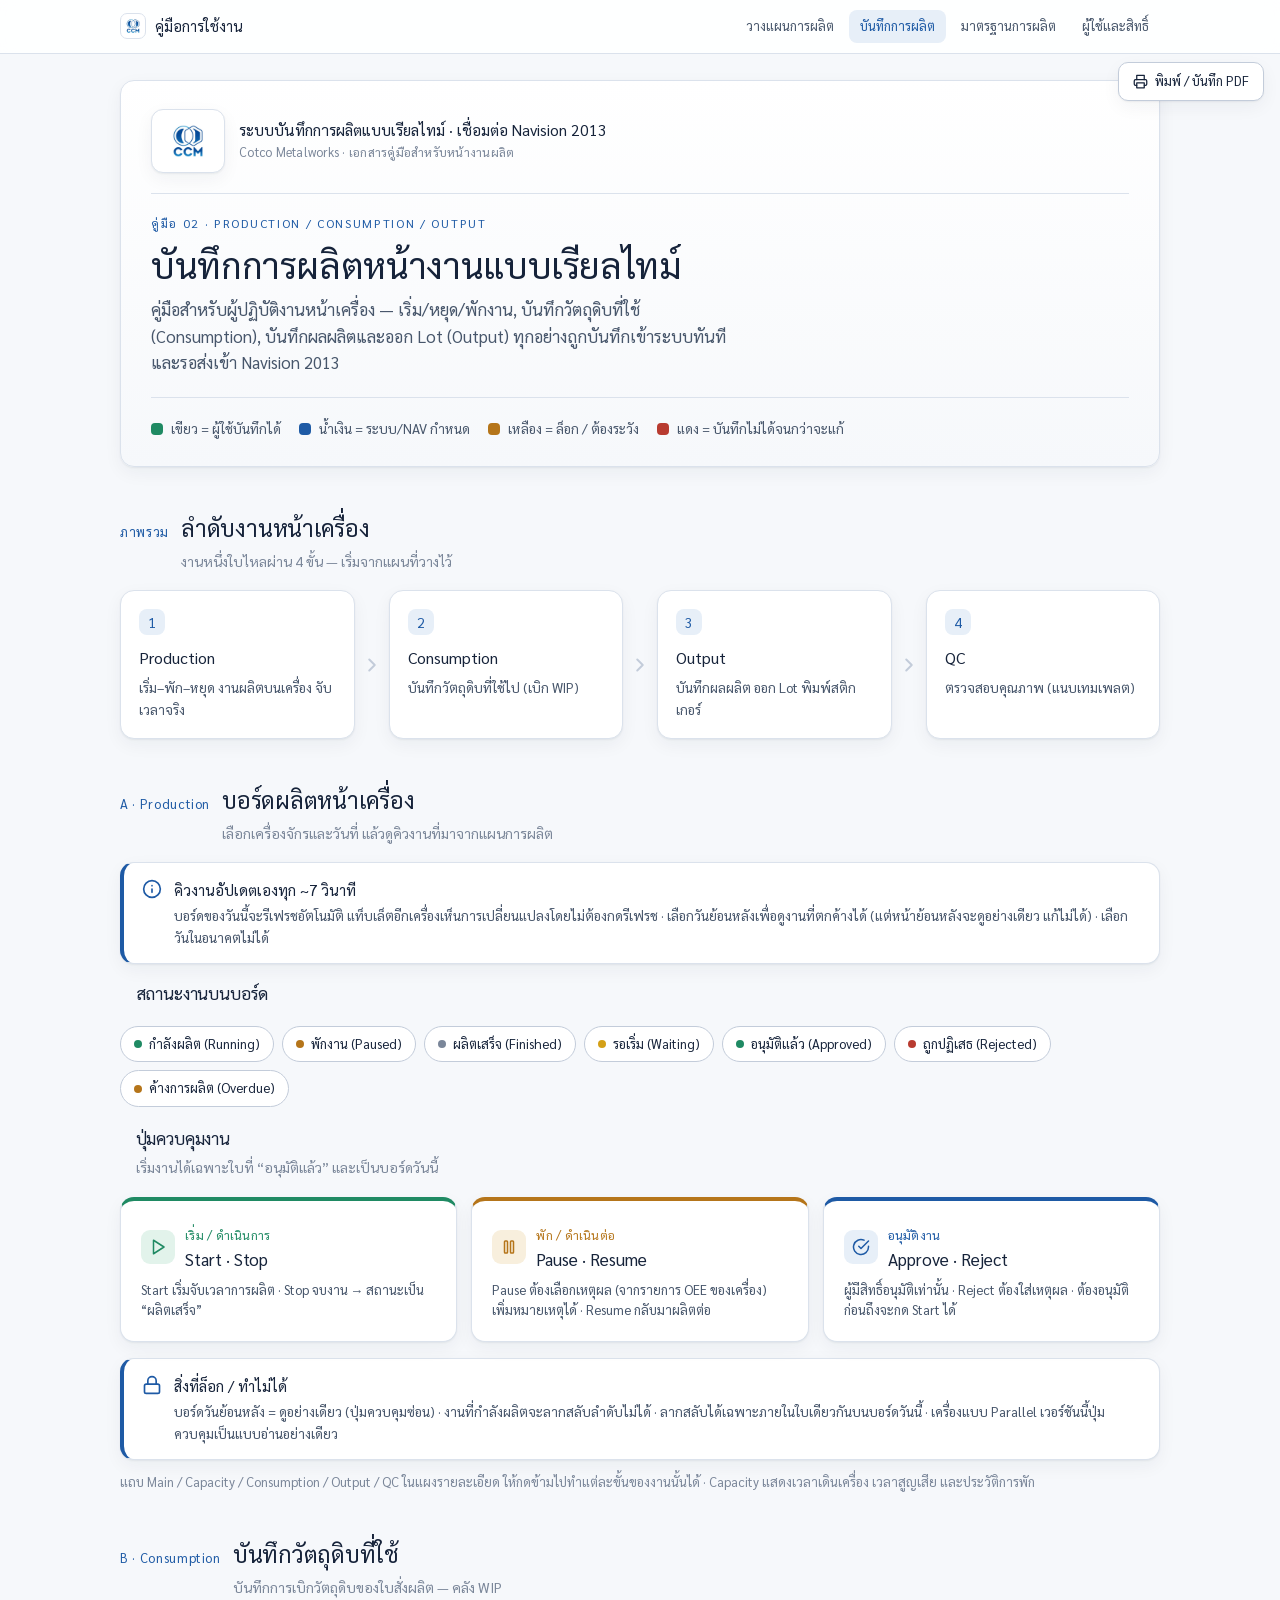
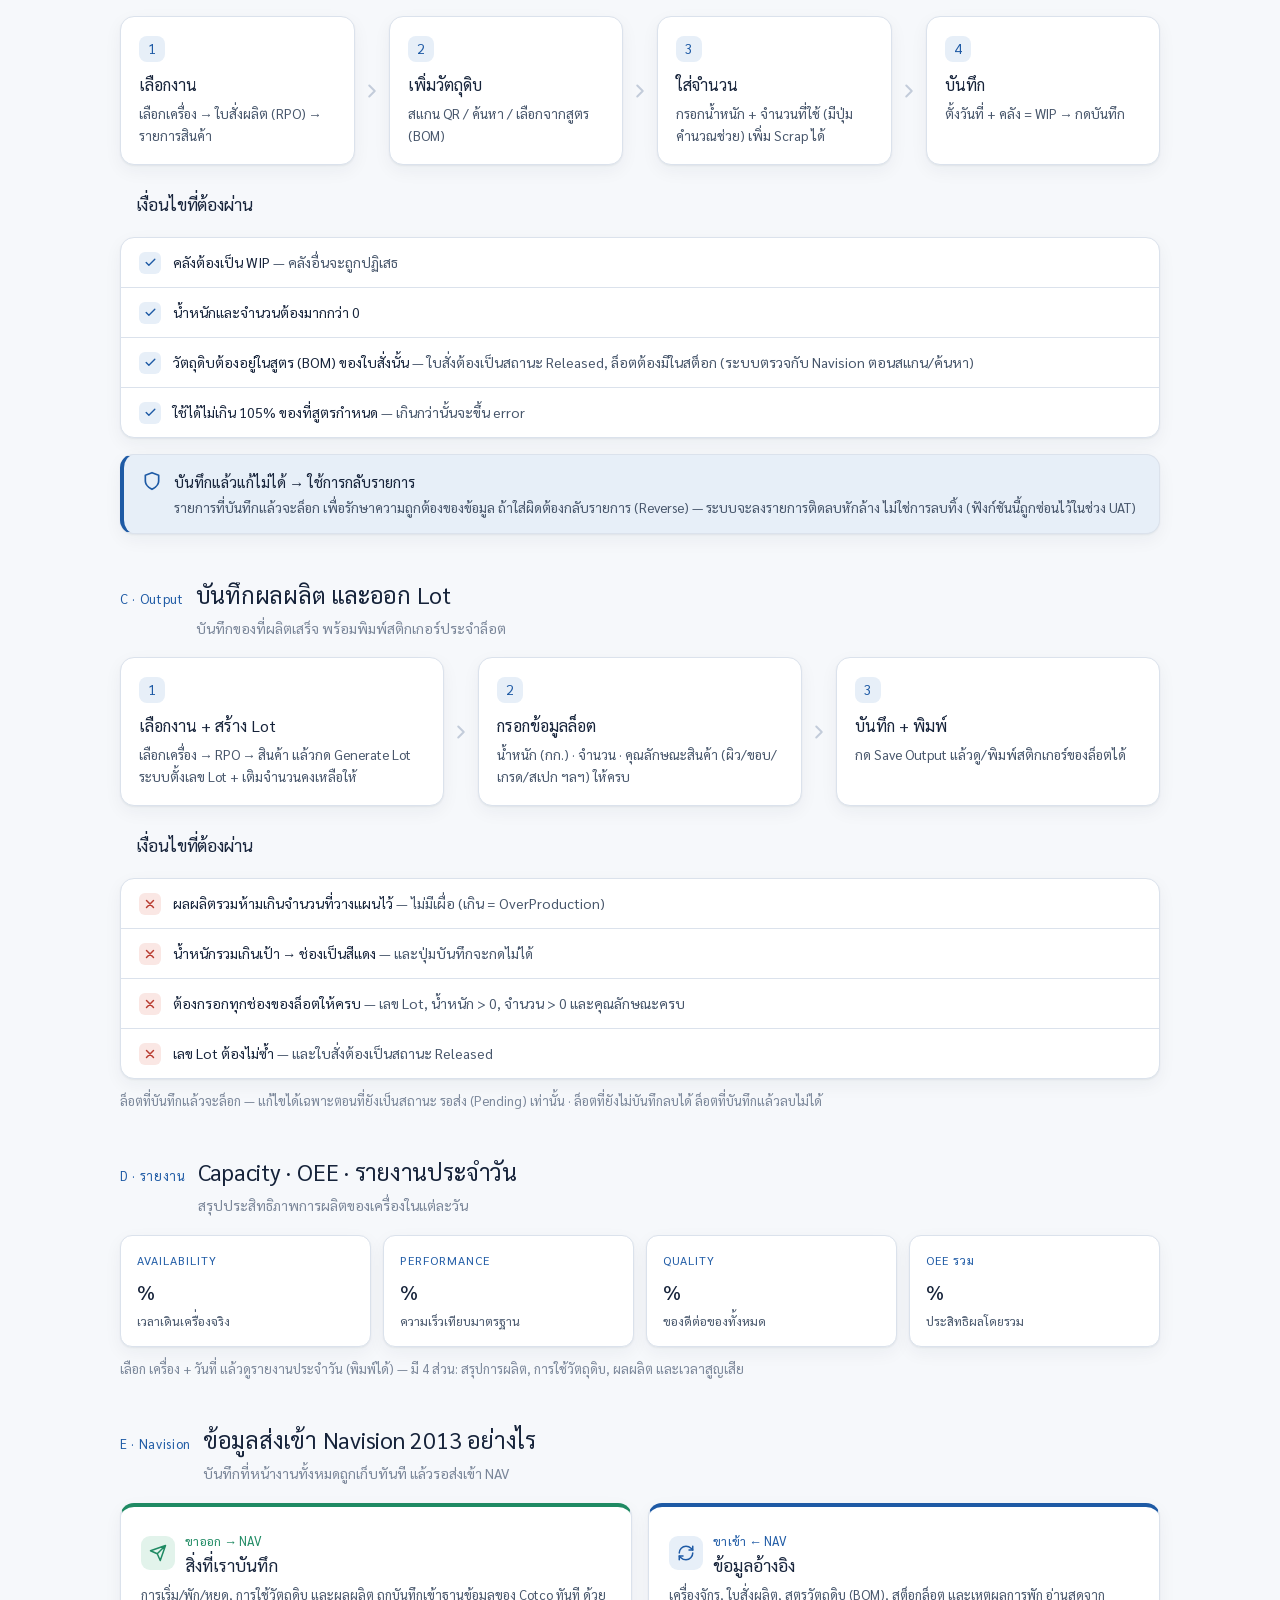
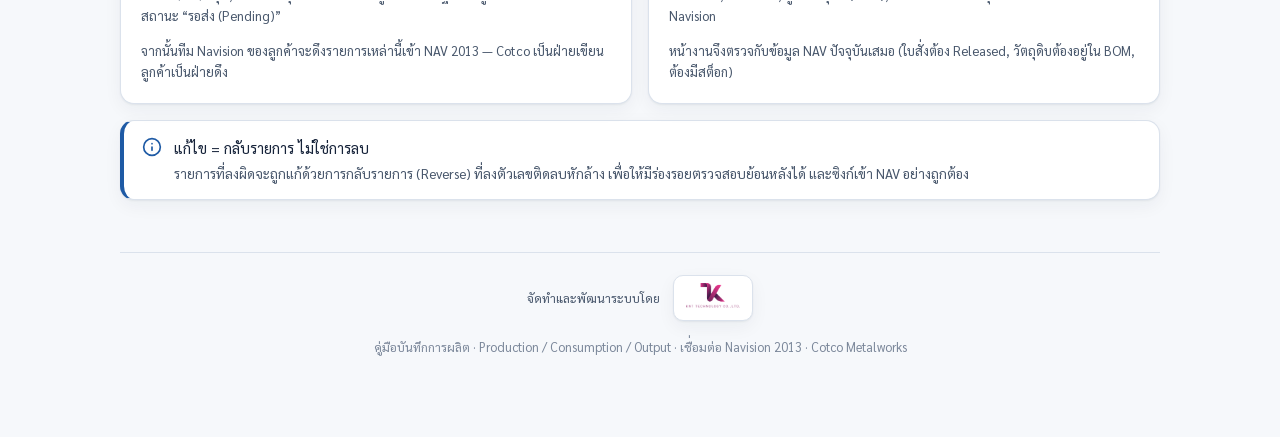
==== production-output.html @ db4e6be5 "Add files via upload" ====
<!DOCTYPE html>
<html lang="th">
<head>
<meta charset="utf-8">
<meta name="viewport" content="width=device-width, initial-scale=1">
<meta name="description" content="คู่มือผู้ใช้: บันทึกการผลิตหน้างาน — Production, Consumption, Output และการเชื่อมต่อ Navision 2013">
<link rel="icon" href="data:image/svg+xml,<svg xmlns='http://www.w3.org/2000/svg' viewBox='0 0 100 100'><text y='.9em' font-size='88'>🏭</text></svg>">
<title>คู่มือบันทึกการผลิต · Production / Consumption / Output — Cotco</title>
<link rel="stylesheet" href="assets/guide.css">
</head>
<body>

<nav class="topnav"><div class="inner">
  <a class="home" href="index.html"><span class="mark"><img src="assets/ccm-logo.jpg" alt=""></span>คู่มือการใช้งาน</a>
  <div class="links">
    <a href="production-plan.html">วางแผนการผลิต</a>
    <a href="production-output.html" aria-current="page">บันทึกการผลิต</a>
    <a href="production-standard.html">มาตรฐานการผลิต</a>
    <a href="user-permission.html">ผู้ใช้และสิทธิ์</a>
  </div>
</div></nav>
<div class="toolbar"><button type="button" onclick="window.print()"><svg viewBox="0 0 24 24" width="15" height="15" fill="none" stroke="currentColor" stroke-width="2" stroke-linecap="round" stroke-linejoin="round"><polyline points="6 9 6 2 18 2 18 9"/><path d="M6 18H4a2 2 0 0 1-2-2v-5a2 2 0 0 1 2-2h16a2 2 0 0 1 2 2v5a2 2 0 0 1-2 2h-2"/><rect x="6" y="14" width="12" height="8"/></svg>พิมพ์ / บันทึก PDF</button></div>

<div class="wrap">
  <header class="hero">
    <div class="brand-row">
      <span class="logo-chip"><img src="assets/ccm-logo.jpg" alt="CCM — Cotco Metalworks"></span>
      <span class="bt">
        <span class="sys">ระบบบันทึกการผลิตแบบเรียลไทม์ · เชื่อมต่อ Navision 2013</span>
        <span class="own">Cotco Metalworks · เอกสารคู่มือสำหรับหน้างานผลิต</span>
      </span>
    </div>
    <p class="eyebrow">คู่มือ 02 · Production / Consumption / Output</p>
    <h1>บันทึกการผลิตหน้างานแบบเรียลไทม์</h1>
    <p class="lede">คู่มือสำหรับผู้ปฏิบัติงานหน้าเครื่อง — เริ่ม/หยุด/พักงาน, บันทึกวัตถุดิบที่ใช้ (Consumption), บันทึกผลผลิตและออก Lot (Output) ทุกอย่างถูกบันทึกเข้าระบบทันทีและรอส่งเข้า Navision 2013</p>
    <div class="legend">
      <span class="item"><span class="dot edit"></span>เขียว = ผู้ใช้บันทึกได้</span>
      <span class="item"><span class="dot system"></span>น้ำเงิน = ระบบ/NAV กำหนด</span>
      <span class="item"><span class="dot lock"></span>เหลือง = ล็อก / ต้องระวัง</span>
      <span class="item"><span class="dot block"></span>แดง = บันทึกไม่ได้จนกว่าจะแก้</span>
    </div>
  </header>

  <section>
    <div class="sec-head"><span class="sec-num">ภาพรวม</span><div><h2>ลำดับงานหน้าเครื่อง</h2><p class="sec-sub">งานหนึ่งใบไหลผ่าน 4 ขั้น — เริ่มจากแผนที่วางไว้</p></div></div>
    <div class="flow four">
      <div class="step"><span class="n">1</span><h3>Production</h3><p>เริ่ม–พัก–หยุด งานผลิตบนเครื่อง จับเวลาจริง</p></div>
      <div class="chev" aria-hidden="true"><svg viewBox="0 0 24 24" fill="none" stroke="currentColor" stroke-width="2.2" stroke-linecap="round" stroke-linejoin="round"><path d="M9 6l6 6-6 6"/></svg></div>
      <div class="step"><span class="n">2</span><h3>Consumption</h3><p>บันทึกวัตถุดิบที่ใช้ไป (เบิก WIP)</p></div>
      <div class="chev" aria-hidden="true"><svg viewBox="0 0 24 24" fill="none" stroke="currentColor" stroke-width="2.2" stroke-linecap="round" stroke-linejoin="round"><path d="M9 6l6 6-6 6"/></svg></div>
      <div class="step"><span class="n">3</span><h3>Output</h3><p>บันทึกผลผลิต ออก Lot พิมพ์สติกเกอร์</p></div>
      <div class="chev" aria-hidden="true"><svg viewBox="0 0 24 24" fill="none" stroke="currentColor" stroke-width="2.2" stroke-linecap="round" stroke-linejoin="round"><path d="M9 6l6 6-6 6"/></svg></div>
      <div class="step"><span class="n">4</span><h3>QC</h3><p>ตรวจสอบคุณภาพ (แนบเทมเพลต)</p></div>
    </div>
  </section>

  <!-- ============ PRODUCTION ============ -->
  <section>
    <div class="sec-head"><span class="sec-num">A · Production</span><div><h2>บอร์ดผลิตหน้าเครื่อง</h2><p class="sec-sub">เลือกเครื่องจักรและวันที่ แล้วดูคิวงานที่มาจากแผนการผลิต</p></div></div>
    <div class="callout info" style="margin-bottom:16px">
      <span class="co-ic"><svg viewBox="0 0 24 24" width="20" height="20" fill="none" stroke="currentColor" stroke-width="2" stroke-linecap="round" stroke-linejoin="round"><circle cx="12" cy="12" r="10"/><path d="M12 16v-4M12 8h.01"/></svg></span>
      <div>
        <h4>คิวงานอัปเดตเองทุก ~7 วินาที</h4>
        <p>บอร์ดของ<b>วันนี้</b>จะรีเฟรชอัตโนมัติ แท็บเล็ตอีกเครื่องเห็นการเปลี่ยนแปลงโดยไม่ต้องกดรีเฟรช · เลือก<b>วันย้อนหลัง</b>เพื่อดูงานที่ตกค้างได้ (แต่หน้าย้อนหลังจะดูอย่างเดียว แก้ไม่ได้) · <b>เลือกวันในอนาคตไม่ได้</b></p>
      </div>
    </div>

    <div class="sec-head" style="margin-top:8px"><span class="sec-num" style="visibility:hidden">·</span><div><h2 style="font-size:17px">สถานะงานบนบอร์ด</h2></div></div>
    <div class="chips" style="margin-bottom:18px">
      <span class="chip"><span class="cd green"></span>กำลังผลิต (Running)</span>
      <span class="chip"><span class="cd amber"></span>พักงาน (Paused)</span>
      <span class="chip"><span class="cd grey"></span>ผลิตเสร็จ (Finished)</span>
      <span class="chip"><span class="cd yellow"></span>รอเริ่ม (Waiting)</span>
      <span class="chip"><span class="cd green"></span>อนุมัติแล้ว (Approved)</span>
      <span class="chip"><span class="cd red"></span>ถูกปฏิเสธ (Rejected)</span>
      <span class="chip"><span class="cd amber"></span>ค้างการผลิต (Overdue)</span>
    </div>

    <div class="sec-head" style="margin-top:8px"><span class="sec-num" style="visibility:hidden">·</span><div><h2 style="font-size:17px">ปุ่มควบคุมงาน</h2><p class="sec-sub">เริ่มงานได้เฉพาะใบที่ “อนุมัติแล้ว” และเป็นบอร์ดวันนี้</p></div></div>
    <div class="grid3">
      <div class="pcard edit"><div class="ph"><span class="ic"><svg viewBox="0 0 24 24" width="18" height="18" fill="none" stroke="currentColor" stroke-width="2" stroke-linecap="round" stroke-linejoin="round"><polygon points="6 3 20 12 6 21 6 3"/></svg></span><div><span class="who">เริ่ม / ดำเนินการ</span><h3>Start · Stop</h3></div></div><p class="note" style="margin-top:2px"><b>Start</b> เริ่มจับเวลาการผลิต · <b>Stop</b> จบงาน → สถานะเป็น “ผลิตเสร็จ”</p></div>
      <div class="pcard lockc"><div class="ph"><span class="ic"><svg viewBox="0 0 24 24" width="18" height="18" fill="none" stroke="currentColor" stroke-width="2" stroke-linecap="round" stroke-linejoin="round"><rect x="6" y="4" width="4" height="16" rx="1"/><rect x="14" y="4" width="4" height="16" rx="1"/></svg></span><div><span class="who">พัก / ดำเนินต่อ</span><h3>Pause · Resume</h3></div></div><p class="note" style="margin-top:2px"><b>Pause ต้องเลือกเหตุผล</b> (จากรายการ OEE ของเครื่อง) เพิ่มหมายเหตุได้ · <b>Resume</b> กลับมาผลิตต่อ</p></div>
      <div class="pcard system"><div class="ph"><span class="ic"><svg viewBox="0 0 24 24" width="18" height="18" fill="none" stroke="currentColor" stroke-width="2" stroke-linecap="round" stroke-linejoin="round"><path d="M22 11.08V12a10 10 0 1 1-5.93-9.14"/><path d="M22 4 12 14.01l-3-3"/></svg></span><div><span class="who">อนุมัติงาน</span><h3>Approve · Reject</h3></div></div><p class="note" style="margin-top:2px">ผู้มีสิทธิ์อนุมัติเท่านั้น · <b>Reject ต้องใส่เหตุผล</b> · ต้องอนุมัติก่อนถึงจะกด Start ได้</p></div>
    </div>

    <div class="callout info" style="margin-top:16px">
      <span class="co-ic"><svg viewBox="0 0 24 24" width="20" height="20" fill="none" stroke="currentColor" stroke-width="2" stroke-linecap="round" stroke-linejoin="round"><rect x="3" y="11" width="18" height="11" rx="2"/><path d="M7 11V7a5 5 0 0 1 10 0v4"/></svg></span>
      <div>
        <h4>สิ่งที่ล็อก / ทำไม่ได้</h4>
        <p>บอร์ด<b>วันย้อนหลัง</b> = ดูอย่างเดียว (ปุ่มควบคุมซ่อน) · งานที่<b>กำลังผลิต</b>จะลากสลับลำดับไม่ได้ · ลากสลับได้เฉพาะภายในใบเดียวกันบนบอร์ดวันนี้ · เครื่องแบบ Parallel เวอร์ชันนี้ปุ่มควบคุมเป็นแบบอ่านอย่างเดียว</p>
      </div>
    </div>
    <p class="life-note">แถบ <b>Main / Capacity / Consumption / Output / QC</b> ในแผงรายละเอียด ให้กดข้ามไปทำแต่ละขั้นของงานนั้นได้ · Capacity แสดงเวลาเดินเครื่อง เวลาสูญเสีย และประวัติการพัก</p>
  </section>

  <!-- ============ CONSUMPTION ============ -->
  <section>
    <div class="sec-head"><span class="sec-num">B · Consumption</span><div><h2>บันทึกวัตถุดิบที่ใช้</h2><p class="sec-sub">บันทึกการเบิกวัตถุดิบของใบสั่งผลิต — คลัง WIP</p></div></div>
    <div class="flow four">
      <div class="step"><span class="n">1</span><h3>เลือกงาน</h3><p>เลือกเครื่อง → ใบสั่งผลิต (RPO) → รายการสินค้า</p></div>
      <div class="chev" aria-hidden="true"><svg viewBox="0 0 24 24" fill="none" stroke="currentColor" stroke-width="2.2" stroke-linecap="round" stroke-linejoin="round"><path d="M9 6l6 6-6 6"/></svg></div>
      <div class="step"><span class="n">2</span><h3>เพิ่มวัตถุดิบ</h3><p>สแกน QR / ค้นหา / เลือกจากสูตร (BOM)</p></div>
      <div class="chev" aria-hidden="true"><svg viewBox="0 0 24 24" fill="none" stroke="currentColor" stroke-width="2.2" stroke-linecap="round" stroke-linejoin="round"><path d="M9 6l6 6-6 6"/></svg></div>
      <div class="step"><span class="n">3</span><h3>ใส่จำนวน</h3><p>กรอกน้ำหนัก + จำนวนที่ใช้ (มีปุ่มคำนวณช่วย) เพิ่ม Scrap ได้</p></div>
      <div class="chev" aria-hidden="true"><svg viewBox="0 0 24 24" fill="none" stroke="currentColor" stroke-width="2.2" stroke-linecap="round" stroke-linejoin="round"><path d="M9 6l6 6-6 6"/></svg></div>
      <div class="step"><span class="n">4</span><h3>บันทึก</h3><p>ตั้งวันที่ + คลัง = WIP → กดบันทึก</p></div>
    </div>
    <div class="sec-head" style="margin-top:26px"><span class="sec-num" style="visibility:hidden">·</span><div><h2 style="font-size:17px">เงื่อนไขที่ต้องผ่าน</h2></div></div>
    <div class="checks">
      <div class="check"><span class="ci i"><svg viewBox="0 0 24 24" width="13" height="13" fill="none" stroke="currentColor" stroke-width="2.5" stroke-linecap="round" stroke-linejoin="round"><path d="M20 6 9 17l-5-5"/></svg></span><span class="ct"><b>คลังต้องเป็น WIP</b> <span>— คลังอื่นจะถูกปฏิเสธ</span></span></div>
      <div class="check"><span class="ci i"><svg viewBox="0 0 24 24" width="13" height="13" fill="none" stroke="currentColor" stroke-width="2.5" stroke-linecap="round" stroke-linejoin="round"><path d="M20 6 9 17l-5-5"/></svg></span><span class="ct"><b>น้ำหนักและจำนวนต้องมากกว่า 0</b></span></div>
      <div class="check"><span class="ci i"><svg viewBox="0 0 24 24" width="13" height="13" fill="none" stroke="currentColor" stroke-width="2.5" stroke-linecap="round" stroke-linejoin="round"><path d="M20 6 9 17l-5-5"/></svg></span><span class="ct"><b>วัตถุดิบต้องอยู่ในสูตร (BOM) ของใบสั่งนั้น</b> <span>— ใบสั่งต้องเป็นสถานะ Released, ล็อตต้องมีในสต็อก (ระบบตรวจกับ Navision ตอนสแกน/ค้นหา)</span></span></div>
      <div class="check"><span class="ci i"><svg viewBox="0 0 24 24" width="13" height="13" fill="none" stroke="currentColor" stroke-width="2.5" stroke-linecap="round" stroke-linejoin="round"><path d="M20 6 9 17l-5-5"/></svg></span><span class="ct"><b>ใช้ได้ไม่เกิน 105% ของที่สูตรกำหนด</b> <span>— เกินกว่านั้นจะขึ้น error</span></span></div>
    </div>
    <div class="callout nav" style="margin-top:16px">
      <span class="co-ic" style="color:var(--system)"><svg viewBox="0 0 24 24" width="20" height="20" fill="none" stroke="currentColor" stroke-width="2" stroke-linecap="round" stroke-linejoin="round"><path d="M12 22s8-4 8-10V5l-8-3-8 3v7c0 6 8 10 8 10z"/></svg></span>
      <div><h4>บันทึกแล้วแก้ไม่ได้ → ใช้การกลับรายการ</h4><p>รายการที่บันทึกแล้วจะ<b>ล็อก</b> เพื่อรักษาความถูกต้องของข้อมูล ถ้าใส่ผิดต้อง<b>กลับรายการ (Reverse)</b> — ระบบจะลงรายการติดลบหักล้าง ไม่ใช่การลบทิ้ง (ฟังก์ชันนี้ถูกซ่อนไว้ในช่วง UAT)</p></div>
    </div>
  </section>

  <!-- ============ OUTPUT ============ -->
  <section>
    <div class="sec-head"><span class="sec-num">C · Output</span><div><h2>บันทึกผลผลิต และออก Lot</h2><p class="sec-sub">บันทึกของที่ผลิตเสร็จ พร้อมพิมพ์สติกเกอร์ประจำล็อต</p></div></div>
    <div class="flow">
      <div class="step"><span class="n">1</span><h3>เลือกงาน + สร้าง Lot</h3><p>เลือกเครื่อง → RPO → สินค้า แล้วกด <b>Generate Lot</b> ระบบตั้งเลข Lot + เติมจำนวนคงเหลือให้</p></div>
      <div class="chev" aria-hidden="true"><svg viewBox="0 0 24 24" fill="none" stroke="currentColor" stroke-width="2.2" stroke-linecap="round" stroke-linejoin="round"><path d="M9 6l6 6-6 6"/></svg></div>
      <div class="step"><span class="n">2</span><h3>กรอกข้อมูลล็อต</h3><p>น้ำหนัก (กก.) · จำนวน · คุณลักษณะสินค้า (ผิว/ขอบ/เกรด/สเปก ฯลฯ) ให้ครบ</p></div>
      <div class="chev" aria-hidden="true"><svg viewBox="0 0 24 24" fill="none" stroke="currentColor" stroke-width="2.2" stroke-linecap="round" stroke-linejoin="round"><path d="M9 6l6 6-6 6"/></svg></div>
      <div class="step"><span class="n">3</span><h3>บันทึก + พิมพ์</h3><p>กด <b>Save Output</b> แล้วดู/พิมพ์สติกเกอร์ของล็อตได้</p></div>
    </div>
    <div class="sec-head" style="margin-top:26px"><span class="sec-num" style="visibility:hidden">·</span><div><h2 style="font-size:17px">เงื่อนไขที่ต้องผ่าน</h2></div></div>
    <div class="checks">
      <div class="check"><span class="ci x"><svg viewBox="0 0 24 24" width="14" height="14" fill="none" stroke="currentColor" stroke-width="2.5" stroke-linecap="round"><path d="M18 6 6 18M6 6l12 12"/></svg></span><span class="ct"><b>ผลผลิตรวมห้ามเกินจำนวนที่วางแผนไว้</b> <span>— ไม่มีเผื่อ (เกิน = OverProduction)</span></span></div>
      <div class="check"><span class="ci x"><svg viewBox="0 0 24 24" width="14" height="14" fill="none" stroke="currentColor" stroke-width="2.5" stroke-linecap="round"><path d="M18 6 6 18M6 6l12 12"/></svg></span><span class="ct"><b>น้ำหนักรวมเกินเป้า → ช่องเป็นสีแดง</b> <span>— และปุ่มบันทึกจะกดไม่ได้</span></span></div>
      <div class="check"><span class="ci x"><svg viewBox="0 0 24 24" width="14" height="14" fill="none" stroke="currentColor" stroke-width="2.5" stroke-linecap="round"><path d="M18 6 6 18M6 6l12 12"/></svg></span><span class="ct"><b>ต้องกรอกทุกช่องของล็อตให้ครบ</b> <span>— เลข Lot, น้ำหนัก &gt; 0, จำนวน &gt; 0 และคุณลักษณะครบ</span></span></div>
      <div class="check"><span class="ci x"><svg viewBox="0 0 24 24" width="14" height="14" fill="none" stroke="currentColor" stroke-width="2.5" stroke-linecap="round"><path d="M18 6 6 18M6 6l12 12"/></svg></span><span class="ct"><b>เลข Lot ต้องไม่ซ้ำ</b> <span>— และใบสั่งต้องเป็นสถานะ Released</span></span></div>
    </div>
    <p class="life-note">ล็อตที่บันทึกแล้วจะ<b>ล็อก</b> — แก้ไขได้เฉพาะตอนที่ยังเป็นสถานะ <b>รอส่ง (Pending)</b> เท่านั้น · ล็อตที่ยังไม่บันทึกลบได้ ล็อตที่บันทึกแล้วลบไม่ได้</p>
  </section>

  <!-- ============ OEE / REPORT ============ -->
  <section>
    <div class="sec-head"><span class="sec-num">D · รายงาน</span><div><h2>Capacity · OEE · รายงานประจำวัน</h2><p class="sec-sub">สรุปประสิทธิภาพการผลิตของเครื่องในแต่ละวัน</p></div></div>
    <div class="cal">
      <div class="cbox"><p class="cl">Availability</p><p class="cv">%</p><p class="cs">เวลาเดินเครื่องจริง</p></div>
      <div class="cbox"><p class="cl">Performance</p><p class="cv">%</p><p class="cs">ความเร็วเทียบมาตรฐาน</p></div>
      <div class="cbox"><p class="cl">Quality</p><p class="cv">%</p><p class="cs">ของดีต่อของทั้งหมด</p></div>
      <div class="cbox"><p class="cl">OEE รวม</p><p class="cv">%</p><p class="cs">ประสิทธิผลโดยรวม</p></div>
    </div>
    <p class="life-note">เลือก <b>เครื่อง + วันที่</b> แล้วดูรายงานประจำวัน (พิมพ์ได้) — มี 4 ส่วน: สรุปการผลิต, การใช้วัตถุดิบ, ผลผลิต และเวลาสูญเสีย</p>
  </section>

  <!-- ============ NAV ============ -->
  <section>
    <div class="sec-head"><span class="sec-num">E · Navision</span><div><h2>ข้อมูลส่งเข้า Navision 2013 อย่างไร</h2><p class="sec-sub">บันทึกที่หน้างานทั้งหมดถูกเก็บทันที แล้วรอส่งเข้า NAV</p></div></div>
    <div class="pivot">
      <div class="pcard edit">
        <div class="ph"><span class="ic"><svg viewBox="0 0 24 24" width="18" height="18" fill="none" stroke="currentColor" stroke-width="2" stroke-linecap="round" stroke-linejoin="round"><path d="M22 2 11 13M22 2l-7 20-4-9-9-4 20-7z"/></svg></span><div><span class="who">ขาออก → NAV</span><h3>สิ่งที่เราบันทึก</h3></div></div>
        <p class="note" style="margin-top:2px">การเริ่ม/พัก/หยุด, การใช้วัตถุดิบ และผลผลิต ถูกบันทึกเข้าฐานข้อมูลของ Cotco <b>ทันที</b> ด้วยสถานะ <b>“รอส่ง (Pending)”</b></p>
        <p class="note">จากนั้น<b>ทีม Navision ของลูกค้าจะดึงรายการเหล่านี้เข้า NAV 2013</b> — Cotco เป็นฝ่ายเขียน ลูกค้าเป็นฝ่ายดึง</p>
      </div>
      <div class="pcard system">
        <div class="ph"><span class="ic"><svg viewBox="0 0 24 24" width="18" height="18" fill="none" stroke="currentColor" stroke-width="2" stroke-linecap="round" stroke-linejoin="round"><path d="M3 12a9 9 0 0 1 9-9 9.75 9.75 0 0 1 6.74 2.74L21 8"/><path d="M21 3v5h-5"/><path d="M21 12a9 9 0 0 1-9 9 9.75 9.75 0 0 1-6.74-2.74L3 16"/><path d="M8 16H3v5"/></svg></span><div><span class="who">ขาเข้า ← NAV</span><h3>ข้อมูลอ้างอิง</h3></div></div>
        <p class="note" style="margin-top:2px">เครื่องจักร, ใบสั่งผลิต, สูตรวัตถุดิบ (BOM), สต็อกล็อต และเหตุผลการพัก <b>อ่านสดจาก Navision</b></p>
        <p class="note">หน้างานจึงตรวจกับข้อมูล NAV ปัจจุบันเสมอ (ใบสั่งต้อง Released, วัตถุดิบต้องอยู่ใน BOM, ต้องมีสต็อก)</p>
      </div>
    </div>
    <div class="callout info" style="margin-top:16px">
      <span class="co-ic"><svg viewBox="0 0 24 24" width="20" height="20" fill="none" stroke="currentColor" stroke-width="2" stroke-linecap="round" stroke-linejoin="round"><circle cx="12" cy="12" r="10"/><path d="M12 16v-4M12 8h.01"/></svg></span>
      <div><h4>แก้ไข = กลับรายการ ไม่ใช่การลบ</h4><p>รายการที่ลงผิดจะถูกแก้ด้วยการ<b>กลับรายการ (Reverse)</b> ที่ลงตัวเลขติดลบหักล้าง เพื่อให้มีร่องรอยตรวจสอบย้อนหลังได้ และซิงก์เข้า NAV อย่างถูกต้อง</p></div>
    </div>
  </section>

  <footer>
    <div class="foot-brand"><span class="fl">จัดทำและพัฒนาระบบโดย</span><span class="fc"><img src="assets/knt-logo.png" alt="KNT Technology Co., Ltd."></span></div>
    คู่มือบันทึกการผลิต · Production / Consumption / Output · เชื่อมต่อ Navision 2013 · Cotco Metalworks
  </footer>
</div>
</body>
</html>
---- assets/guide.css ----
/* ===========================================================================
   Cotco Metalworks — User Guide shared stylesheet
   ระบบบันทึกการผลิตแบบเรียลไทม์ · เชื่อมต่อ Navision 2013
   =========================================================================== */

@font-face {
  font-family: 'Sarabun';
  src: url('Sarabun-Regular.ttf') format('truetype');
  font-weight: 400 800;
  font-style: normal;
  font-display: swap;
}

:root {
  --ground: #f6f8fb;
  --surface: #ffffff;
  --surface-2: #eef2f7;
  --ink: #16233a;
  --ink-soft: #47566b;
  --ink-faint: #7a8699;
  --line: #dbe2ec;
  --line-strong: #c3ccda;
  --brand: #1e5aa5;
  --brand-soft: #e7eff8;
  --edit: #1f8a63;      /* ผู้ใช้แก้ได้ */
  --edit-soft: #e2f3eb;
  --system: #1e5aa5;    /* ระบบคุม */
  --system-soft: #e7eff8;
  --lock: #b5751a;      /* ล็อก / ต้องระวัง */
  --lock-soft: #f8efdd;
  --block: #b83b30;     /* บันทึกไม่ได้ */
  --block-soft: #fae7e4;
  --shadow: 0 1px 2px rgba(22,35,58,.06), 0 6px 18px rgba(22,35,58,.05);
  --radius: 14px;
  --font: 'Sarabun', 'Noto Sans Thai', 'Leelawadee UI', 'IBM Plex Sans Thai', system-ui, -apple-system, 'Segoe UI', sans-serif;
}
@media (prefers-color-scheme: dark) {
  :root {
    --ground: #0e141d; --surface: #161f2b; --surface-2: #1d2836; --ink: #e7edf5; --ink-soft: #aab6c7; --ink-faint: #7c899c; --line: #273343; --line-strong: #34435a; --brand: #6fa5df; --brand-soft: #17293f; --edit: #57c493; --edit-soft: #12301f; --system: #6fa5df; --system-soft: #17293f; --lock: #e0a94e; --lock-soft: #33260f; --block: #ec7b6f; --block-soft: #35110d; --shadow: 0 1px 2px rgba(0,0,0,.3), 0 8px 22px rgba(0,0,0,.35);
  }
}
:root[data-theme="light"] { --ground:#f6f8fb; --surface:#fff; --surface-2:#eef2f7; --ink:#16233a; --ink-soft:#47566b; --ink-faint:#7a8699; --line:#dbe2ec; --line-strong:#c3ccda; --brand:#1e5aa5; --brand-soft:#e7eff8; --edit:#1f8a63; --edit-soft:#e2f3eb; --system:#1e5aa5; --system-soft:#e7eff8; --lock:#b5751a; --lock-soft:#f8efdd; --block:#b83b30; --block-soft:#fae7e4; --shadow:0 1px 2px rgba(22,35,58,.06),0 6px 18px rgba(22,35,58,.05); }
:root[data-theme="dark"] { --ground:#0e141d; --surface:#161f2b; --surface-2:#1d2836; --ink:#e7edf5; --ink-soft:#aab6c7; --ink-faint:#7c899c; --line:#273343; --line-strong:#34435a; --brand:#6fa5df; --brand-soft:#17293f; --edit:#57c493; --edit-soft:#12301f; --system:#6fa5df; --system-soft:#17293f; --lock:#e0a94e; --lock-soft:#33260f; --block:#ec7b6f; --block-soft:#35110d; --shadow:0 1px 2px rgba(0,0,0,.3),0 8px 22px rgba(0,0,0,.35); }

* { box-sizing: border-box; }
img, svg { max-width: 100%; }
body { margin: 0; background: var(--ground); color: var(--ink); font-family: var(--font); line-height: 1.6; -webkit-font-smoothing: antialiased; font-size: 16px; }
a { color: var(--brand); }
.wrap { max-width: 1080px; margin: 0 auto; padding: 0 20px 80px; }

/* ---- top nav (multi-page) ---- */
.topnav { position: sticky; top: 0; z-index: 40; background: color-mix(in srgb, var(--surface) 88%, transparent); backdrop-filter: saturate(1.4) blur(8px); border-bottom: 1px solid var(--line); }
.topnav .inner { max-width: 1080px; margin: 0 auto; padding: 10px 20px; display: flex; align-items: center; gap: 16px; }
.topnav .home { display: inline-flex; align-items: center; gap: 9px; font-weight: 800; font-size: 14.5px; color: var(--ink); text-decoration: none; flex: none; }
.topnav .home .mark { width: 26px; height: 26px; border-radius: 7px; background: #fff; border: 1px solid var(--line); display: inline-flex; align-items: center; justify-content: center; overflow: hidden; }
.topnav .home .mark img { height: 20px; width: auto; display: block; }
.topnav .links { display: flex; gap: 4px; margin-left: auto; flex-wrap: wrap; }
.topnav .links a { font-size: 13px; font-weight: 700; color: var(--ink-soft); text-decoration: none; padding: 6px 11px; border-radius: 8px; white-space: nowrap; }
.topnav .links a:hover { background: var(--surface-2); color: var(--ink); }
.topnav .links a[aria-current="page"] { background: var(--brand-soft); color: var(--brand); }

/* ---- toolbar (print) ---- */
.toolbar { position: fixed; top: 62px; right: 16px; z-index: 45; }
.toolbar button { font: inherit; font-weight: 700; font-size: 13px; cursor: pointer; border: 1px solid var(--line-strong); background: var(--surface); color: var(--ink); padding: 8px 14px; border-radius: 10px; box-shadow: var(--shadow); display: inline-flex; align-items: center; gap: 7px; }
.toolbar button:hover { border-color: var(--brand); color: var(--brand); }
.toolbar button:focus-visible { outline: 2px solid var(--brand); outline-offset: 2px; }

/* ---- header / hero ---- */
header.hero { background: linear-gradient(180deg, var(--surface), var(--ground)); border: 1px solid var(--line); border-radius: var(--radius); padding: 28px 30px 26px; box-shadow: var(--shadow); margin: 26px 0 8px; }
.brand-row { display: flex; align-items: center; gap: 14px; margin-bottom: 20px; padding-bottom: 20px; border-bottom: 1px solid var(--line); }
.logo-chip { background: #fff; border: 1px solid var(--line); border-radius: 12px; padding: 8px 13px; display: inline-flex; align-items: center; box-shadow: var(--shadow); flex: none; }
.logo-chip img { display: block; height: 46px; width: auto; }
.brand-row .bt { display: flex; flex-direction: column; gap: 2px; min-width: 0; }
.brand-row .bt .sys { font-size: 15.5px; font-weight: 800; color: var(--ink); line-height: 1.3; }
.brand-row .bt .own { font-size: 12.5px; color: var(--ink-faint); font-weight: 600; letter-spacing: .02em; }
.eyebrow { font-size: 12px; font-weight: 700; letter-spacing: .14em; text-transform: uppercase; color: var(--brand); margin: 0 0 10px; }
h1 { font-size: clamp(25px, 4vw, 36px); line-height: 1.2; margin: 0 0 10px; font-weight: 800; letter-spacing: -.01em; text-wrap: balance; }
.lede { color: var(--ink-soft); max-width: 64ch; margin: 0; font-size: 16.5px; }
.legend { display: flex; flex-wrap: wrap; gap: 10px 18px; margin-top: 22px; padding-top: 20px; border-top: 1px solid var(--line); }
.legend .item { display: inline-flex; align-items: center; gap: 8px; font-size: 13.5px; color: var(--ink-soft); font-weight: 600; }
.dot { width: 12px; height: 12px; border-radius: 4px; flex: none; }
.dot.edit { background: var(--edit); } .dot.system { background: var(--system); } .dot.lock { background: var(--lock); } .dot.block { background: var(--block); }

/* ---- section ---- */
section { margin-top: 42px; }
.sec-head { display: flex; align-items: baseline; gap: 12px; margin: 0 0 18px; }
.sec-num { font-size: 13px; font-weight: 800; color: var(--brand); font-variant-numeric: tabular-nums; letter-spacing: .05em; white-space: nowrap; }
h2 { font-size: clamp(19px, 2.6vw, 23px); margin: 0; font-weight: 800; letter-spacing: -.01em; }
.sec-sub { color: var(--ink-faint); font-size: 14px; margin: 4px 0 0; }

/* ---- flow (steps) ---- */
.flow { display: grid; grid-template-columns: 1fr auto 1fr auto 1fr; gap: 6px; align-items: stretch; }
.flow.four { grid-template-columns: 1fr auto 1fr auto 1fr auto 1fr; }
.step { background: var(--surface); border: 1px solid var(--line); border-radius: var(--radius); padding: 18px; box-shadow: var(--shadow); position: relative; }
.step .n { display: inline-flex; align-items: center; justify-content: center; width: 26px; height: 26px; border-radius: 8px; background: var(--brand-soft); color: var(--brand); font-weight: 800; font-size: 14px; margin-bottom: 10px; font-variant-numeric: tabular-nums; }
.step h3 { margin: 0 0 6px; font-size: 16px; font-weight: 800; }
.step p { margin: 0; font-size: 13.5px; color: var(--ink-soft); }
.step .tag { margin-top: 10px; font-size: 12px; color: var(--ink-faint); }
.chev { display: flex; align-items: center; color: var(--line-strong); }
.chev svg { width: 22px; height: 22px; }

/* ---- two/three-column cards ---- */
.pivot { display: grid; grid-template-columns: 1fr 1fr; gap: 16px; }
.grid3 { display: grid; grid-template-columns: repeat(3, 1fr); gap: 14px; }
.pcard { border-radius: var(--radius); padding: 20px; box-shadow: var(--shadow); border: 1px solid var(--line); background: var(--surface); }
.pcard.system { border-top: 4px solid var(--system); }
.pcard.edit { border-top: 4px solid var(--edit); }
.pcard.lockc { border-top: 4px solid var(--lock); }
.pcard .ph { display: flex; align-items: center; gap: 10px; margin-bottom: 6px; }
.pcard .ph .ic { width: 34px; height: 34px; border-radius: 9px; display: inline-flex; align-items: center; justify-content: center; flex: none; }
.pcard.system .ic { background: var(--system-soft); color: var(--system); }
.pcard.edit .ic { background: var(--edit-soft); color: var(--edit); }
.pcard.lockc .ic { background: var(--lock-soft); color: var(--lock); }
.pcard h3 { margin: 0; font-size: 17px; font-weight: 800; }
.pcard .who { font-size: 12.5px; font-weight: 700; letter-spacing: .02em; }
.pcard.system .who { color: var(--system); } .pcard.edit .who { color: var(--edit); } .pcard.lockc .who { color: var(--lock); }
.pcard .note { margin: 14px 0 0; font-size: 13px; color: var(--ink-soft); }
.fields { display: flex; flex-direction: column; gap: 8px; margin: 14px 0 0; }
.frow { display: flex; align-items: center; gap: 10px; font-size: 14px; padding: 9px 12px; border-radius: 9px; background: var(--surface-2); }
.frow .fl { font-weight: 700; min-width: 96px; }
.frow > span:not(.fl):not(.fs) { color: var(--ink-soft); font-size: 13px; }
.frow .fs { margin-left: auto; font-size: 12.5px; font-weight: 700; padding: 2px 9px; border-radius: 999px; white-space: nowrap; }
.fs.lock { background: var(--system-soft); color: var(--system); }
.fs.free { background: var(--edit-soft); color: var(--edit); }

/* ---- rules / cards grid ---- */
.rules { display: grid; grid-template-columns: repeat(2, 1fr); gap: 14px; }
.rule { background: var(--surface); border: 1px solid var(--line); border-radius: var(--radius); padding: 18px; box-shadow: var(--shadow); display: flex; gap: 14px; }
.rule .rn { flex: none; width: 40px; height: 40px; border-radius: 11px; background: var(--brand); color: #fff; display: inline-flex; align-items: center; justify-content: center; font-weight: 800; font-size: 18px; font-variant-numeric: tabular-nums; }
:root[data-theme="dark"] .rule .rn { color: #0e141d; }
@media (prefers-color-scheme: dark) { .rule .rn { color: #0e141d; } }
.rule .ri { flex: none; width: 40px; height: 40px; border-radius: 11px; background: var(--brand-soft); color: var(--brand); display: inline-flex; align-items: center; justify-content: center; }
.rule h3 { margin: 0 0 4px; font-size: 15.5px; font-weight: 800; }
.rule p { margin: 0; font-size: 13.5px; color: var(--ink-soft); }
.rule .badge { display: inline-block; margin-top: 9px; font-size: 11.5px; font-weight: 700; padding: 2px 9px; border-radius: 999px; letter-spacing: .01em; }
.badge.see { background: var(--edit-soft); color: var(--edit); }
.badge.auto { background: var(--surface-2); color: var(--ink-faint); }
.badge.warn { background: var(--lock-soft); color: var(--lock); }

/* ---- panels / duo ---- */
.duo { display: grid; grid-template-columns: 1fr 1fr; gap: 16px; }
.panel { background: var(--surface); border: 1px solid var(--line); border-radius: var(--radius); padding: 20px; box-shadow: var(--shadow); }
.panel h3 { margin: 0 0 4px; font-size: 16px; font-weight: 800; display: flex; align-items: center; gap: 8px; }
.panel .desc { font-size: 13.5px; color: var(--ink-soft); margin: 0 0 14px; }
.formula { background: var(--surface-2); border: 1px dashed var(--line-strong); border-radius: 10px; padding: 14px 16px; font-size: 14px; text-align: center; color: var(--ink); font-weight: 600; }
.formula .op { color: var(--brand); font-weight: 800; padding: 0 3px; }
.ex { display: flex; flex-direction: column; gap: 7px; margin-top: 12px; font-size: 13.5px; }
.ex .er { display: flex; gap: 8px; align-items: center; }
.ex .er b { font-variant-numeric: tabular-nums; }
.arrow-in { color: var(--edit); font-weight: 800; }
.warn-line { display: flex; gap: 9px; align-items: flex-start; margin-top: 14px; padding: 11px 13px; border-radius: 10px; background: var(--block-soft); font-size: 13px; color: var(--ink); }
.warn-line svg { flex: none; color: var(--block); margin-top: 1px; }

/* ---- states / status pills ---- */
.states { display: grid; grid-template-columns: repeat(2, 1fr); gap: 12px; }
.state { display: flex; gap: 12px; align-items: flex-start; background: var(--surface); border: 1px solid var(--line); border-radius: 12px; padding: 14px 16px; box-shadow: var(--shadow); }
.state .si { flex: none; width: 30px; height: 30px; border-radius: 8px; display: inline-flex; align-items: center; justify-content: center; }
.state.on .si { background: var(--edit-soft); color: var(--edit); }
.state.off .si { background: var(--lock-soft); color: var(--lock); }
.state.mid .si { background: var(--system-soft); color: var(--system); }
.state h4 { margin: 0 0 2px; font-size: 14.5px; font-weight: 800; }
.state p { margin: 0; font-size: 12.5px; color: var(--ink-soft); }
.state .k { font-size: 11.5px; font-weight: 700; }
.state.on .k { color: var(--edit); } .state.off .k { color: var(--lock); } .state.mid .k { color: var(--system); }

/* status chips inline */
.chips { display: flex; flex-wrap: wrap; gap: 8px; }
.chip { display: inline-flex; align-items: center; gap: 7px; padding: 7px 13px; border-radius: 999px; font-size: 13px; font-weight: 700; border: 1px solid var(--line-strong); background: var(--surface); }
.chip .cd { width: 8px; height: 8px; border-radius: 999px; }
.cd.green { background: var(--edit); } .cd.blue { background: var(--brand); } .cd.amber { background: var(--lock); } .cd.red { background: var(--block); } .cd.grey { background: var(--ink-faint); } .cd.yellow { background: #d4a017; }

/* ---- checklist ---- */
.checks { background: var(--surface); border: 1px solid var(--line); border-radius: var(--radius); box-shadow: var(--shadow); overflow: hidden; }
.check { display: flex; gap: 12px; align-items: flex-start; padding: 13px 18px; border-bottom: 1px solid var(--line); }
.check:last-child { border-bottom: none; }
.check .ci { flex: none; width: 22px; height: 22px; border-radius: 6px; display: inline-flex; align-items: center; justify-content: center; margin-top: 1px; }
.check .ci.x { background: var(--block-soft); color: var(--block); }
.check .ci.ok { background: var(--edit-soft); color: var(--edit); }
.check .ci.i { background: var(--brand-soft); color: var(--brand); }
.check .ct { font-size: 14px; }
.check .ct b { font-weight: 800; }
.check .ct span { color: var(--ink-soft); }

/* ---- data grid (fields reference) ---- */
.tablewrap { overflow-x: auto; border: 1px solid var(--line); border-radius: var(--radius); box-shadow: var(--shadow); }
table.g { border-collapse: collapse; width: 100%; font-size: 13.5px; background: var(--surface); min-width: 520px; }
table.g th, table.g td { text-align: left; padding: 11px 14px; border-bottom: 1px solid var(--line); vertical-align: top; }
table.g th { background: var(--surface-2); font-weight: 800; font-size: 12.5px; color: var(--ink-soft); letter-spacing: .02em; }
table.g tr:last-child td { border-bottom: none; }
table.g td b { font-weight: 800; }
table.g td .muted { color: var(--ink-faint); }
table.g td.num { font-variant-numeric: tabular-nums; }

/* ---- calendar strip ---- */
.cal { display: grid; grid-template-columns: repeat(4, 1fr); gap: 12px; }
.cbox { background: var(--surface); border: 1px solid var(--line); border-radius: 12px; padding: 15px 16px; box-shadow: var(--shadow); }
.cbox .cl { font-size: 12px; font-weight: 700; color: var(--brand); text-transform: uppercase; letter-spacing: .08em; margin: 0 0 6px; }
.cbox .cv { font-size: 20px; font-weight: 800; font-variant-numeric: tabular-nums; margin: 0; }
.cbox .cs { font-size: 12.5px; color: var(--ink-soft); margin: 3px 0 0; }

/* ---- lifecycle pills ---- */
.life { display: flex; flex-wrap: wrap; gap: 8px; align-items: center; }
.pill { display: inline-flex; align-items: center; gap: 7px; padding: 8px 14px; border-radius: 999px; font-size: 13.5px; font-weight: 700; border: 1px solid var(--line-strong); background: var(--surface); }
.pill .pd { width: 8px; height: 8px; border-radius: 999px; background: var(--ink-faint); }
.pill.draft { border-color: var(--brand); color: var(--brand); background: var(--brand-soft); }
.pill.draft .pd { background: var(--brand); }
.pill .pd.g { background: var(--edit); } .pill .pd.a { background: var(--lock); } .pill .pd.n { background: var(--ink-faint); }
.life .sep { color: var(--line-strong); }
.life-note { font-size: 13px; color: var(--ink-faint); margin: 12px 0 0; }

/* ---- callout ---- */
.callout { display: flex; gap: 12px; align-items: flex-start; border-radius: var(--radius); padding: 15px 18px; box-shadow: var(--shadow); border: 1px solid var(--line); background: var(--surface); }
.callout.info { border-left: 4px solid var(--brand); }
.callout.nav { border-left: 4px solid var(--system); background: var(--system-soft); }
.callout .co-ic { flex: none; color: var(--brand); margin-top: 1px; }
.callout h4 { margin: 0 0 3px; font-size: 15px; font-weight: 800; }
.callout p { margin: 0; font-size: 13.5px; color: var(--ink-soft); }
.callout p + p { margin-top: 6px; }

/* ---- landing cards ---- */
.hub { display: grid; grid-template-columns: repeat(2, 1fr); gap: 16px; }
a.hubcard { text-decoration: none; color: inherit; background: var(--surface); border: 1px solid var(--line); border-radius: var(--radius); padding: 22px; box-shadow: var(--shadow); display: flex; flex-direction: column; gap: 10px; transition: transform .12s ease, border-color .12s ease, box-shadow .12s ease; }
a.hubcard:hover { transform: translateY(-2px); border-color: var(--brand); box-shadow: 0 4px 10px rgba(22,35,58,.08), 0 14px 32px rgba(22,35,58,.10); }
a.hubcard:focus-visible { outline: 2px solid var(--brand); outline-offset: 3px; }
.hubcard .hc-top { display: flex; align-items: center; gap: 12px; }
.hubcard .hc-ic { width: 46px; height: 46px; border-radius: 12px; background: var(--brand-soft); color: var(--brand); display: inline-flex; align-items: center; justify-content: center; flex: none; }
.hubcard .hc-n { font-size: 12px; font-weight: 800; color: var(--ink-faint); font-variant-numeric: tabular-nums; letter-spacing: .06em; }
.hubcard h3 { margin: 0; font-size: 18px; font-weight: 800; letter-spacing: -.01em; }
.hubcard p { margin: 0; font-size: 13.5px; color: var(--ink-soft); flex: 1; }
.hubcard .hc-go { font-size: 13.5px; font-weight: 800; color: var(--brand); display: inline-flex; align-items: center; gap: 6px; margin-top: 2px; }

/* ---- footer ---- */
footer { margin-top: 52px; padding-top: 22px; border-top: 1px solid var(--line); font-size: 12.5px; color: var(--ink-faint); text-align: center; }
.foot-brand { display: flex; align-items: center; justify-content: center; gap: 13px; margin-bottom: 16px; flex-wrap: wrap; }
.foot-brand .fl { font-size: 12.5px; color: var(--ink-soft); font-weight: 600; }
.foot-brand .fc { background: #fff; border: 1px solid var(--line); border-radius: 10px; padding: 7px 12px; display: inline-flex; box-shadow: var(--shadow); }
.foot-brand .fc img { display: block; height: 30px; width: auto; }

/* ---- utilities ---- */
.mt0 { margin-top: 0; }
.stack { display: flex; flex-direction: column; gap: 14px; }

@media (prefers-reduced-motion: reduce) { * { transition: none !important; animation: none !important; } }

@media (max-width: 820px) {
  .flow, .flow.four { grid-template-columns: 1fr; }
  .flow .chev { transform: rotate(90deg); justify-content: center; padding: 2px 0; }
  .pivot, .grid3, .rules, .duo, .states, .cal, .hub { grid-template-columns: 1fr; }
  .topnav .links { display: none; }
}

@media print {
  .toolbar, .topnav { display: none !important; }
  :root { --ground:#fff !important; --surface:#fff !important; --surface-2:#f2f4f8 !important; --ink:#16233a !important; --shadow:none !important; }
  .wrap { max-width: none; padding: 0 6px; }
  header.hero, section { break-inside: avoid; }
  .step, .pcard, .rule, .panel, .state, .cbox, .checks, .check, .hubcard, .callout, .tablewrap { box-shadow: none !important; break-inside: avoid; }
}
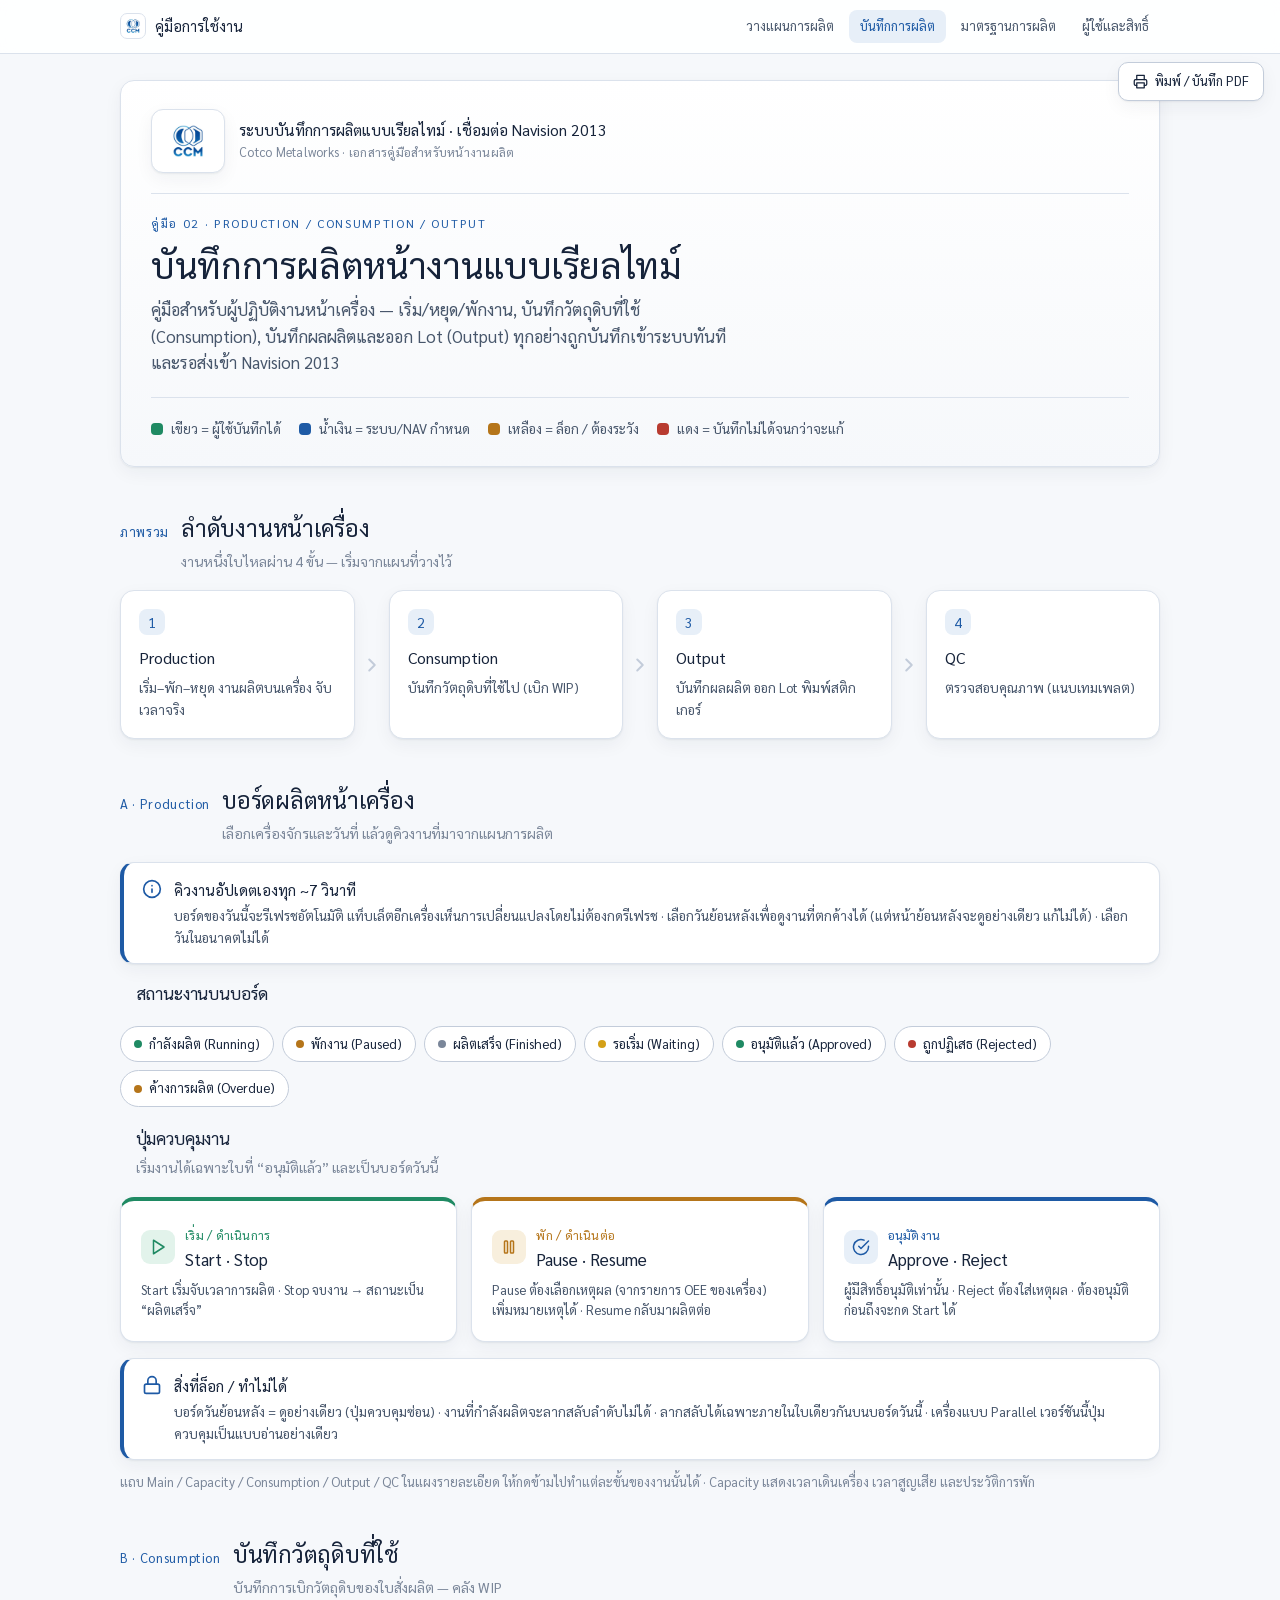
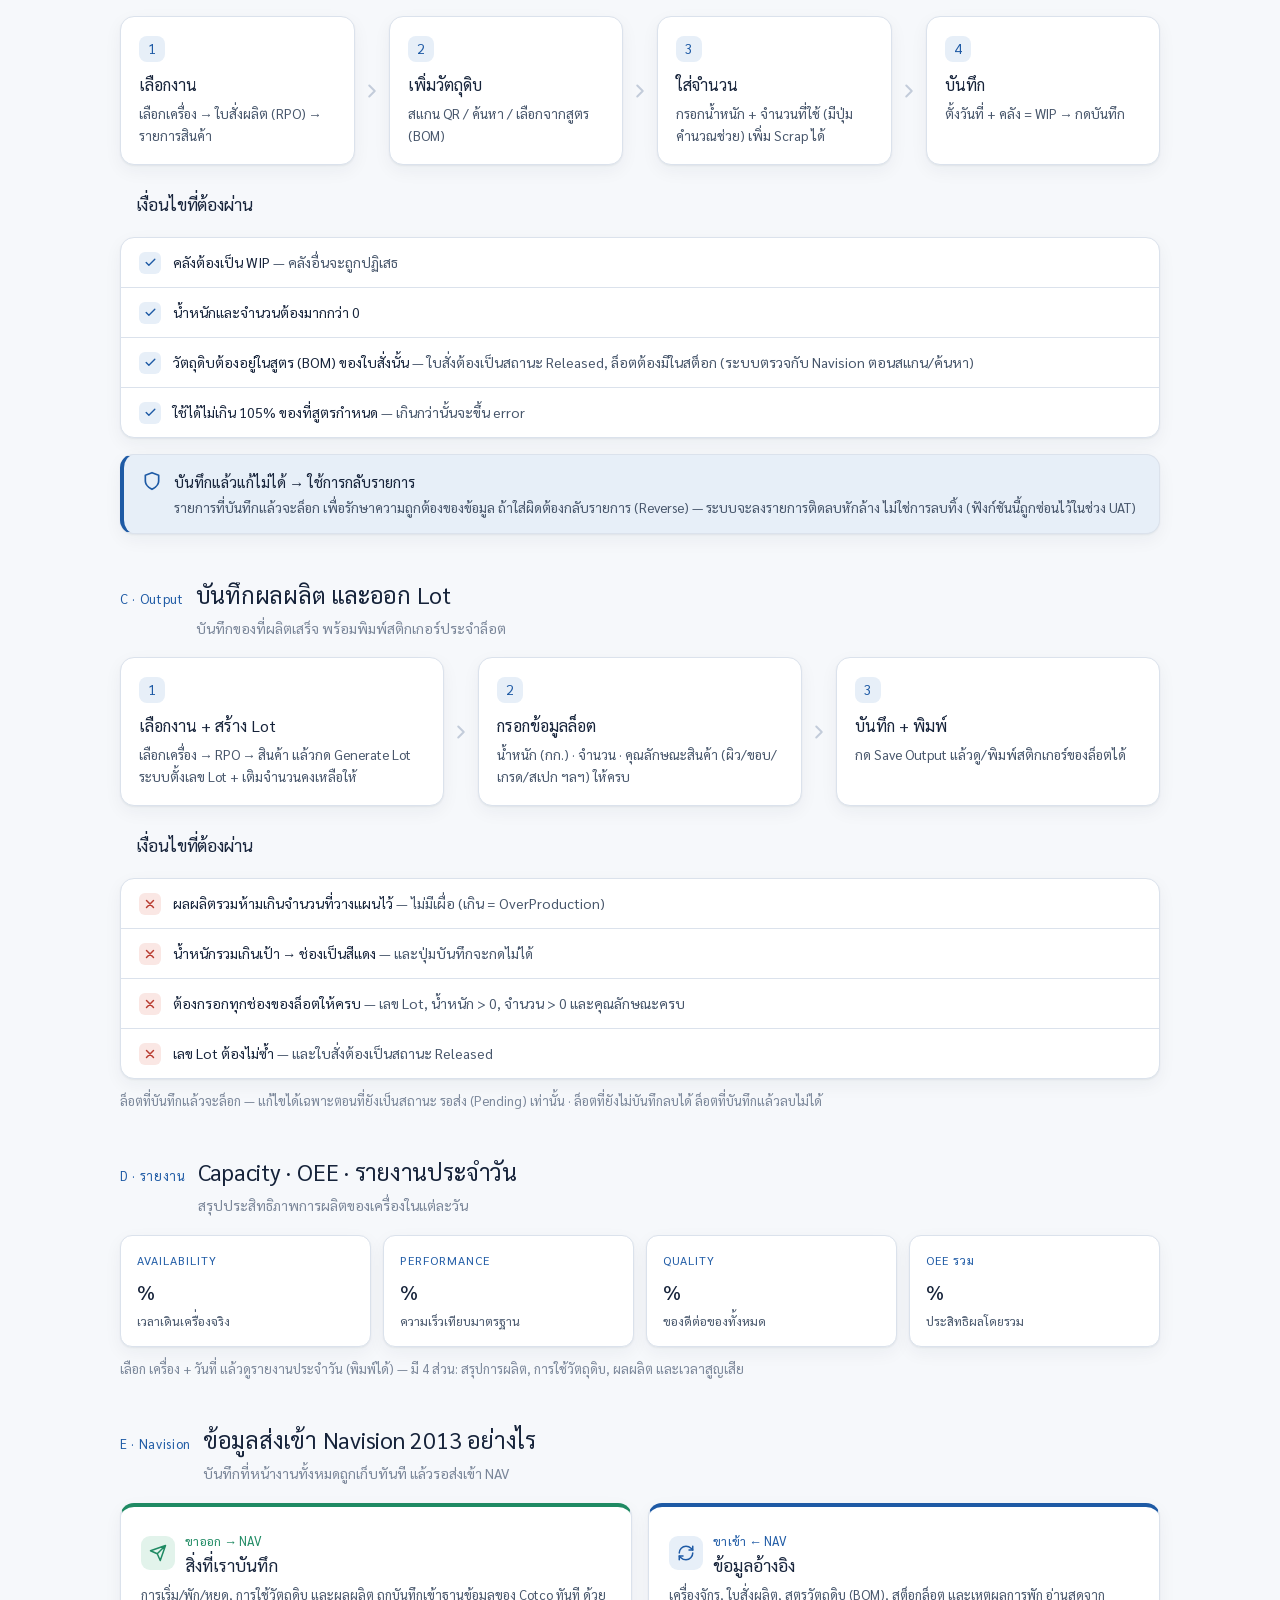
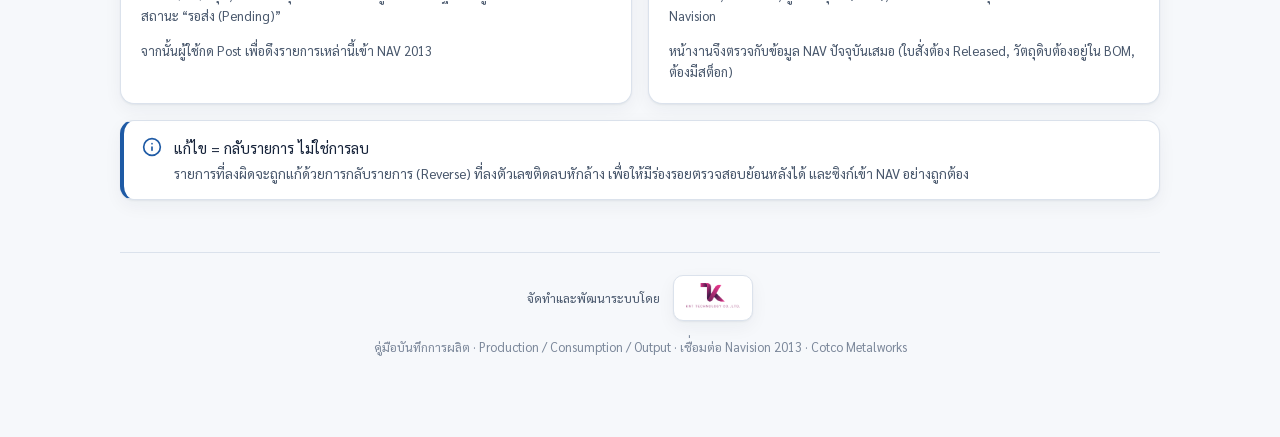
==== commit b342af46: "Add files via upload" ====
--- a/production-output.html
+++ b/production-output.html
@@ -157,7 +157,7 @@
       <div class="pcard edit">
         <div class="ph"><span class="ic"><svg viewBox="0 0 24 24" width="18" height="18" fill="none" stroke="currentColor" stroke-width="2" stroke-linecap="round" stroke-linejoin="round"><path d="M22 2 11 13M22 2l-7 20-4-9-9-4 20-7z"/></svg></span><div><span class="who">ขาออก → NAV</span><h3>สิ่งที่เราบันทึก</h3></div></div>
         <p class="note" style="margin-top:2px">การเริ่ม/พัก/หยุด, การใช้วัตถุดิบ และผลผลิต ถูกบันทึกเข้าฐานข้อมูลของ Cotco <b>ทันที</b> ด้วยสถานะ <b>“รอส่ง (Pending)”</b></p>
-        <p class="note">จากนั้น<b>ทีม Navision ของลูกค้าจะดึงรายการเหล่านี้เข้า NAV 2013</b> — Cotco เป็นฝ่ายเขียน ลูกค้าเป็นฝ่ายดึง</p>
+        <p class="note">จากนั้น<b>ผู้ใช้กด Post</b> เพื่อดึงรายการเหล่านี้เข้า NAV 2013</p>
       </div>
       <div class="pcard system">
         <div class="ph"><span class="ic"><svg viewBox="0 0 24 24" width="18" height="18" fill="none" stroke="currentColor" stroke-width="2" stroke-linecap="round" stroke-linejoin="round"><path d="M3 12a9 9 0 0 1 9-9 9.75 9.75 0 0 1 6.74 2.74L21 8"/><path d="M21 3v5h-5"/><path d="M21 12a9 9 0 0 1-9 9 9.75 9.75 0 0 1-6.74-2.74L3 16"/><path d="M8 16H3v5"/></svg></span><div><span class="who">ขาเข้า ← NAV</span><h3>ข้อมูลอ้างอิง</h3></div></div>
